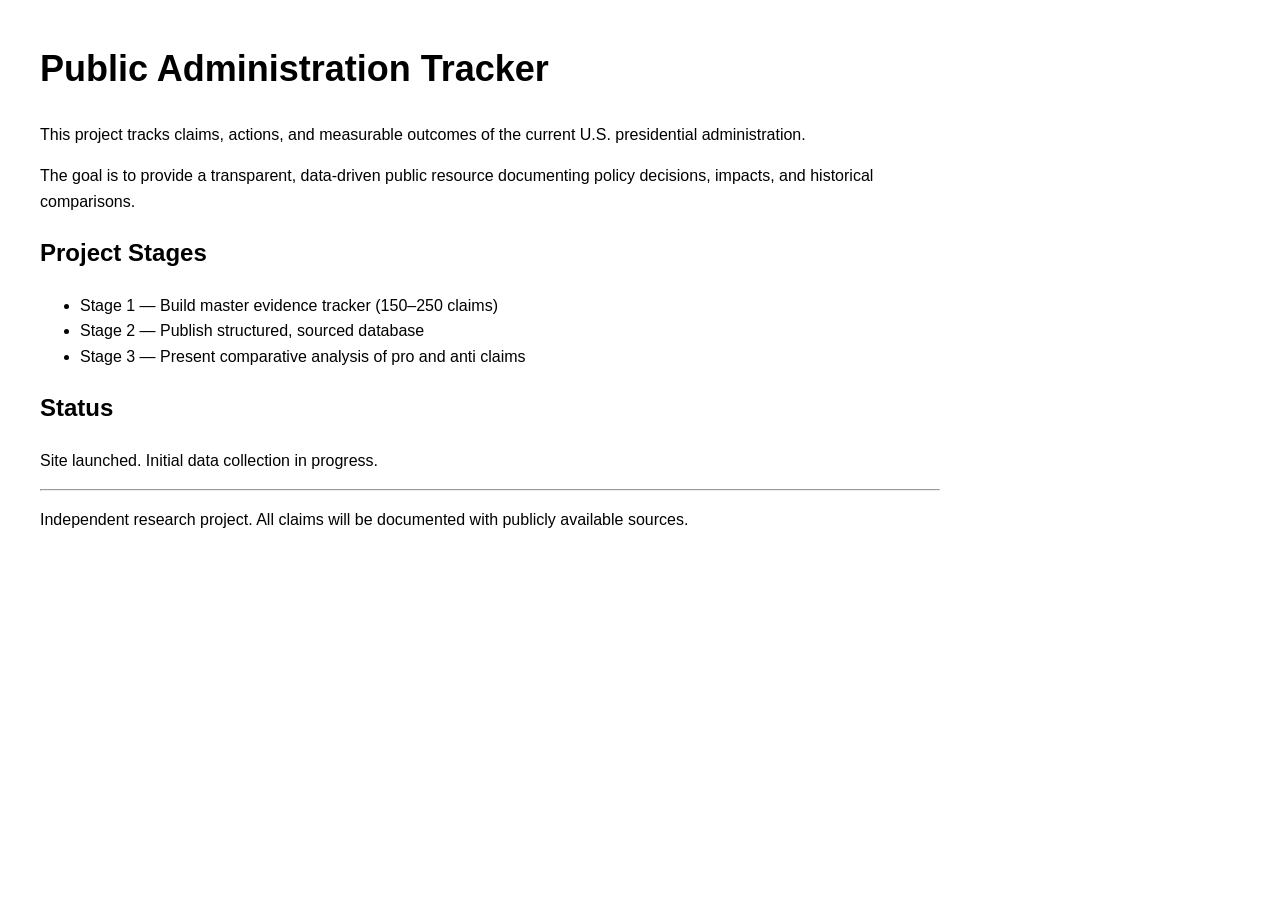
==== index.html @ 662d02ee "Create index.html" ====
<!DOCTYPE html>
<html>
<head>
<title>Public Administration Tracker</title>
<meta charset="UTF-8">
<meta name="viewport" content="width=device-width, initial-scale=1">
<style>
body {
    font-family: Arial, sans-serif;
    margin: 40px;
    line-height: 1.6;
    max-width: 900px;
}
h1 {
    font-size: 36px;
}
</style>
</head>

<body>

<h1>Public Administration Tracker</h1>

<p>
This project tracks claims, actions, and measurable outcomes of the current U.S. presidential administration.
</p>

<p>
The goal is to provide a transparent, data-driven public resource documenting policy decisions, impacts, and historical comparisons.
</p>

<h2>Project Stages</h2>

<ul>
<li>Stage 1 — Build master evidence tracker (150–250 claims)</li>
<li>Stage 2 — Publish structured, sourced database</li>
<li>Stage 3 — Present comparative analysis of pro and anti claims</li>
</ul>

<h2>Status</h2>

<p>
Site launched. Initial data collection in progress.
</p>

<hr>

<p>
Independent research project.
All claims will be documented with publicly available sources.
</p>

</body>
</html>
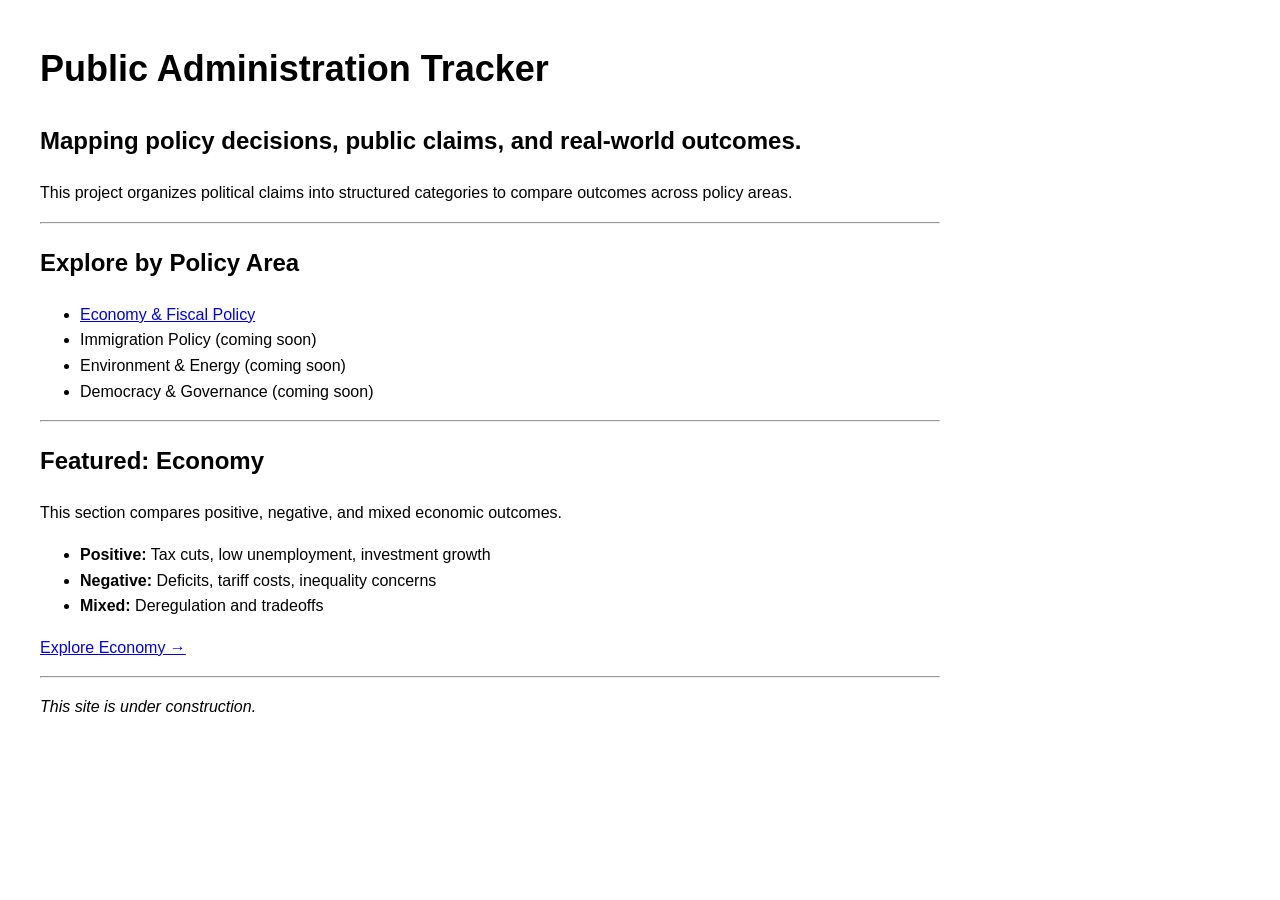
==== commit a113c9ab: "Update homepage with initial structure" ====
--- a/index.html
+++ b/index.html
@@ -20,35 +20,38 @@
 <body>
 
 <h1>Public Administration Tracker</h1>
+<h2>Mapping policy decisions, public claims, and real-world outcomes.</h2>
 
-<p>
-This project tracks claims, actions, and measurable outcomes of the current U.S. presidential administration.
-</p>
-
-<p>
-The goal is to provide a transparent, data-driven public resource documenting policy decisions, impacts, and historical comparisons.
-</p>
-
-<h2>Project Stages</h2>
-
-<ul>
-<li>Stage 1 — Build master evidence tracker (150–250 claims)</li>
-<li>Stage 2 — Publish structured, sourced database</li>
-<li>Stage 3 — Present comparative analysis of pro and anti claims</li>
-</ul>
-
-<h2>Status</h2>
-
-<p>
-Site launched. Initial data collection in progress.
-</p>
+<p>This project organizes political claims into structured categories to compare outcomes across policy areas.</p>
 
 <hr>
 
-<p>
-Independent research project.
-All claims will be documented with publicly available sources.
-</p>
+<h2>Explore by Policy Area</h2>
+
+<ul>
+  <li><a href="economy.html">Economy & Fiscal Policy</a></li>
+  <li>Immigration Policy (coming soon)</li>
+  <li>Environment & Energy (coming soon)</li>
+  <li>Democracy & Governance (coming soon)</li>
+</ul>
+
+<hr>
+
+<h2>Featured: Economy</h2>
+
+<p>This section compares positive, negative, and mixed economic outcomes.</p>
+
+<ul>
+  <li><strong>Positive:</strong> Tax cuts, low unemployment, investment growth</li>
+  <li><strong>Negative:</strong> Deficits, tariff costs, inequality concerns</li>
+  <li><strong>Mixed:</strong> Deregulation and tradeoffs</li>
+</ul>
+
+<p><a href="economy.html">Explore Economy →</a></p>
+
+<hr>
+
+<p><em>This site is under construction.</em></p>
 
 </body>
 </html>
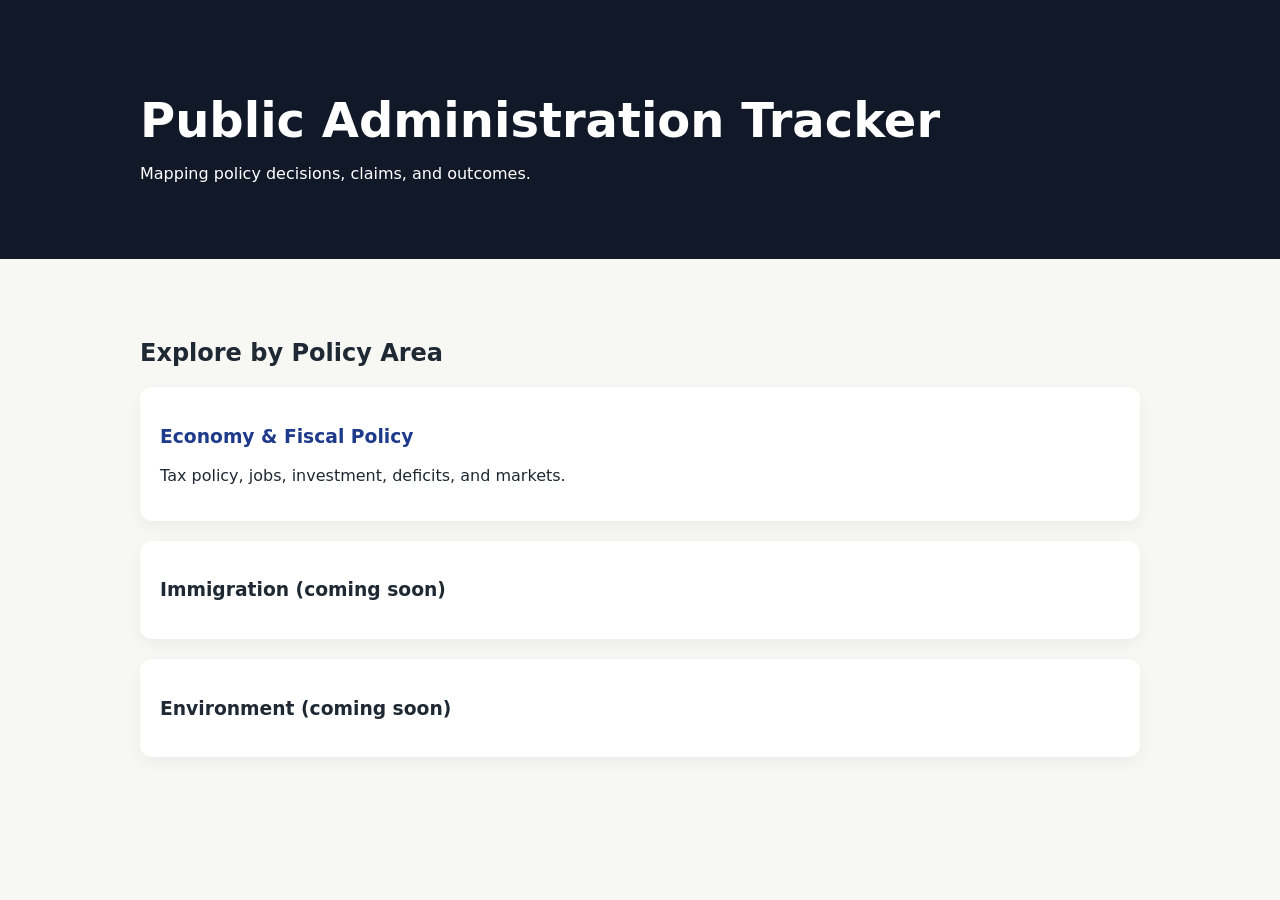
==== commit c96ec591: "Updated homepage styling" ====
--- a/index.html
+++ b/index.html
@@ -1,57 +1,36 @@
 <!DOCTYPE html>
 <html>
 <head>
-<title>Public Administration Tracker</title>
-<meta charset="UTF-8">
-<meta name="viewport" content="width=device-width, initial-scale=1">
-<style>
-body {
-    font-family: Arial, sans-serif;
-    margin: 40px;
-    line-height: 1.6;
-    max-width: 900px;
-}
-h1 {
-    font-size: 36px;
-}
-</style>
+  <title>Public Administration Tracker</title>
+  <link rel="stylesheet" href="style.css">
 </head>
-
 <body>
 
-<h1>Public Administration Tracker</h1>
-<h2>Mapping policy decisions, public claims, and real-world outcomes.</h2>
+<header>
+  <div class="wrap">
+    <h1>Public Administration Tracker</h1>
+    <p>Mapping policy decisions, claims, and outcomes.</p>
+  </div>
+</header>
 
-<p>This project organizes political claims into structured categories to compare outcomes across policy areas.</p>
+<div class="section wrap">
 
-<hr>
+  <h2>Explore by Policy Area</h2>
 
-<h2>Explore by Policy Area</h2>
+  <div class="card">
+    <h3><a href="economy.html">Economy & Fiscal Policy</a></h3>
+    <p>Tax policy, jobs, investment, deficits, and markets.</p>
+  </div>
 
-<ul>
-  <li><a href="economy.html">Economy & Fiscal Policy</a></li>
-  <li>Immigration Policy (coming soon)</li>
-  <li>Environment & Energy (coming soon)</li>
-  <li>Democracy & Governance (coming soon)</li>
-</ul>
+  <div class="card">
+    <h3>Immigration (coming soon)</h3>
+  </div>
 
-<hr>
+  <div class="card">
+    <h3>Environment (coming soon)</h3>
+  </div>
 
-<h2>Featured: Economy</h2>
-
-<p>This section compares positive, negative, and mixed economic outcomes.</p>
-
-<ul>
-  <li><strong>Positive:</strong> Tax cuts, low unemployment, investment growth</li>
-  <li><strong>Negative:</strong> Deficits, tariff costs, inequality concerns</li>
-  <li><strong>Mixed:</strong> Deregulation and tradeoffs</li>
-</ul>
-
-<p><a href="economy.html">Explore Economy →</a></p>
-
-<hr>
-
-<p><em>This site is under construction.</em></p>
+</div>
 
 </body>
 </html>
--- a/style.css
+++ b/style.css
@@ -0,0 +1,56 @@
+body {
+  margin: 0;
+  font-family: system-ui, -apple-system, sans-serif;
+  background: #f7f7f4;
+  color: #1f2933;
+}
+
+header {
+  background: #111827;
+  color: white;
+  padding: 60px 20px;
+}
+
+.wrap {
+  max-width: 1000px;
+  margin: auto;
+}
+
+h1 {
+  font-size: 48px;
+  margin-bottom: 10px;
+}
+
+h2 {
+  margin-top: 40px;
+}
+
+.section {
+  padding: 40px 20px;
+}
+
+.card {
+  background: white;
+  border-radius: 12px;
+  padding: 20px;
+  margin-bottom: 20px;
+  box-shadow: 0 5px 15px rgba(0,0,0,0.05);
+}
+
+.badge {
+  display: inline-block;
+  padding: 5px 10px;
+  border-radius: 999px;
+  font-size: 12px;
+  font-weight: bold;
+  margin-bottom: 10px;
+}
+
+.positive { background: #dcfce7; color: #166534; }
+.negative { background: #fee2e2; color: #991b1b; }
+.mixed { background: #fef3c7; color: #92400e; }
+
+a {
+  color: #1e3a8a;
+  text-decoration: none;
+}
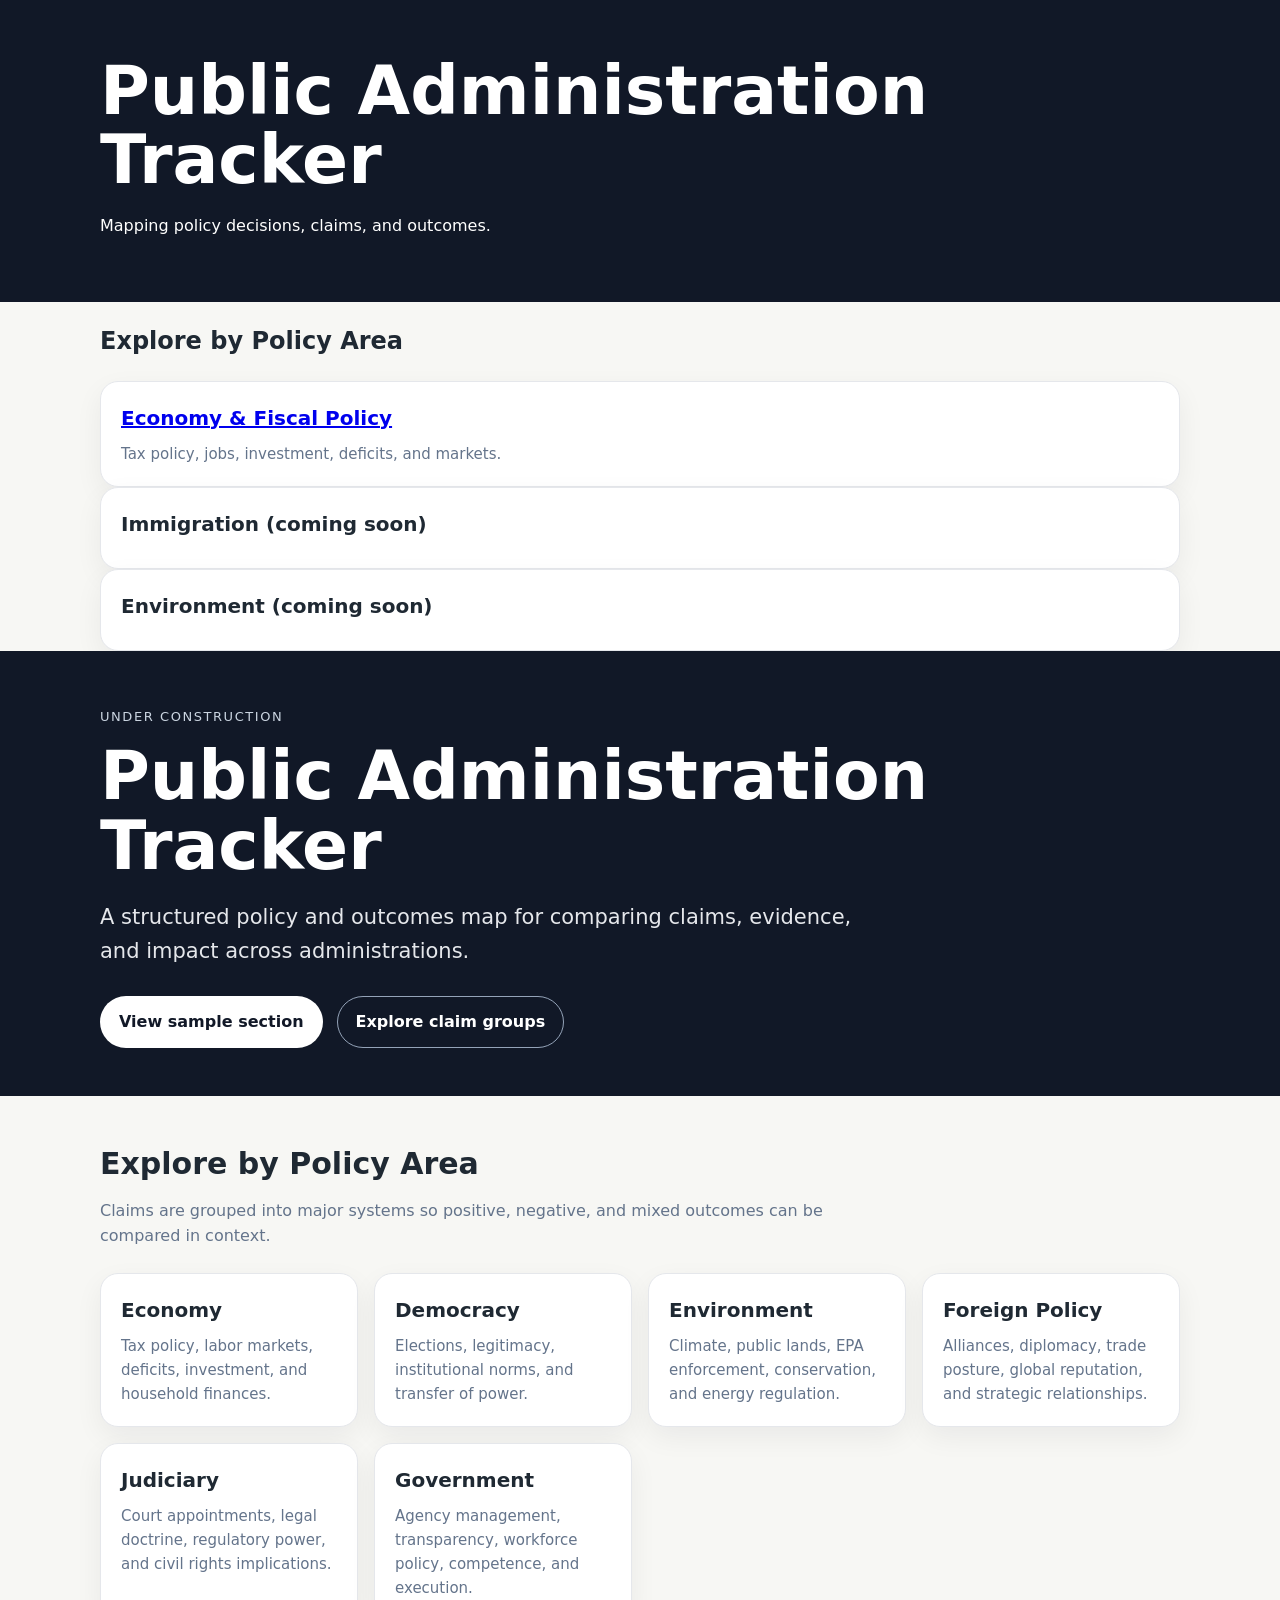
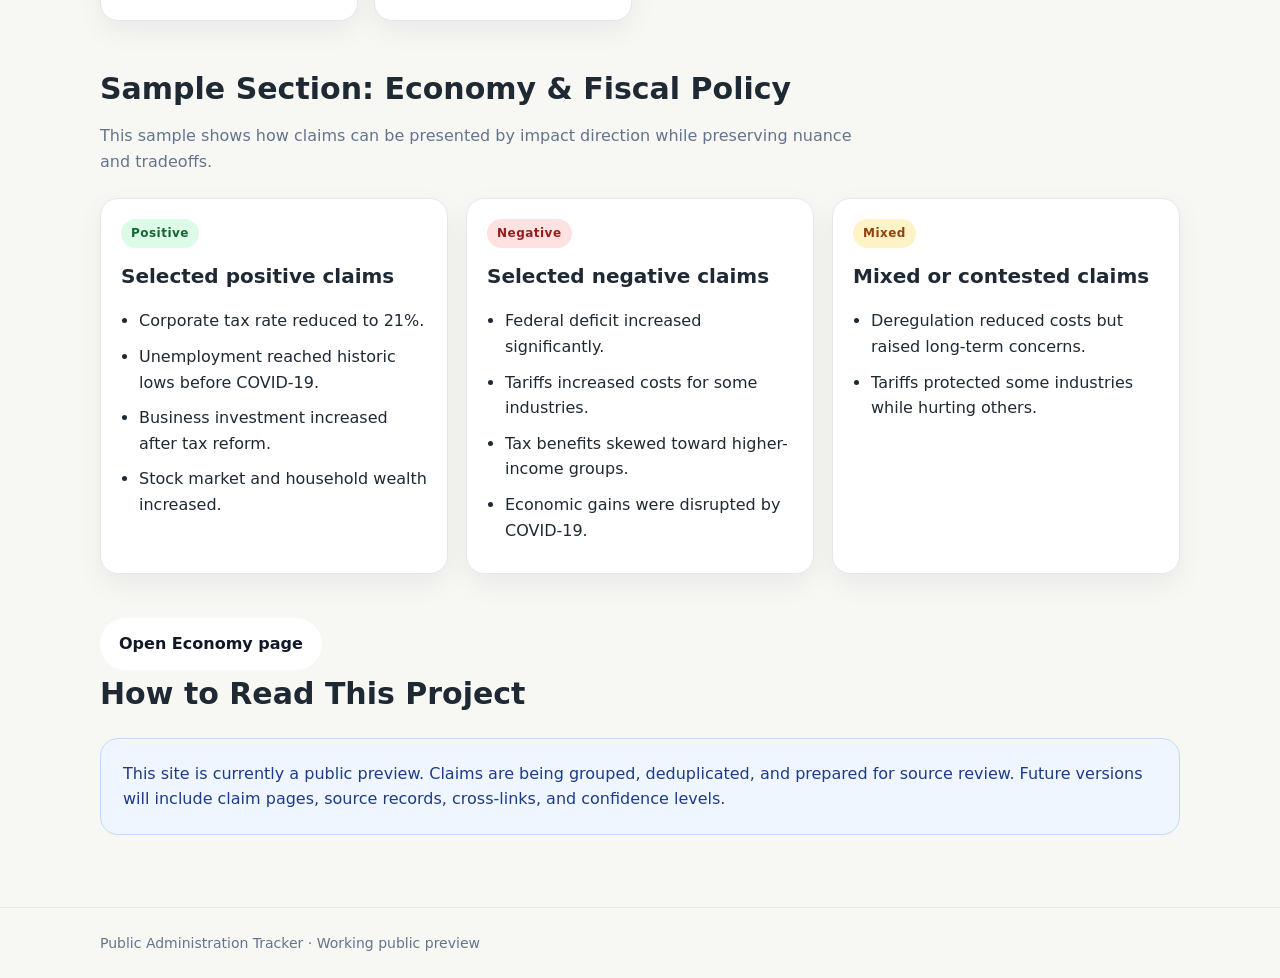
==== commit 03cbc68f: "Updated homepage" ====
--- a/index.html
+++ b/index.html
@@ -34,3 +34,117 @@
 
 </body>
 </html>
+<!DOCTYPE html>
+<html lang="en">
+<head>
+  <meta charset="UTF-8" />
+  <meta name="viewport" content="width=device-width, initial-scale=1.0" />
+  <title>Public Administration Tracker</title>
+  <link rel="stylesheet" href="style.css" />
+</head>
+<body>
+  <header>
+    <div class="wrap">
+      <div class="eyebrow">Under Construction</div>
+      <h1>Public Administration Tracker</h1>
+      <p class="hero-text">A structured policy and outcomes map for comparing claims, evidence, and impact across administrations.</p>
+      <div class="buttons">
+        <a class="button primary" href="#economy">View sample section</a>
+        <a class="button secondary" href="#groups">Explore claim groups</a>
+      </div>
+    </div>
+  </header>
+
+  <main>
+    <div class="wrap">
+      <section id="groups">
+        <h2 class="section-title">Explore by Policy Area</h2>
+        <p class="section-subtitle">Claims are grouped into major systems so positive, negative, and mixed outcomes can be compared in context.</p>
+
+        <div class="grid">
+          <a class="card card-link" href="economy.html">
+            <h3>Economy</h3>
+            <p>Tax policy, labor markets, deficits, investment, and household finances.</p>
+          </a>
+
+          <div class="card">
+            <h3>Democracy</h3>
+            <p>Elections, legitimacy, institutional norms, and transfer of power.</p>
+          </div>
+
+          <div class="card">
+            <h3>Environment</h3>
+            <p>Climate, public lands, EPA enforcement, conservation, and energy regulation.</p>
+          </div>
+
+          <div class="card">
+            <h3>Foreign Policy</h3>
+            <p>Alliances, diplomacy, trade posture, global reputation, and strategic relationships.</p>
+          </div>
+
+          <div class="card">
+            <h3>Judiciary</h3>
+            <p>Court appointments, legal doctrine, regulatory power, and civil rights implications.</p>
+          </div>
+
+          <div class="card">
+            <h3>Government</h3>
+            <p>Agency management, transparency, workforce policy, competence, and execution.</p>
+          </div>
+        </div>
+      </section>
+
+      <section id="economy">
+        <h2 class="section-title">Sample Section: Economy & Fiscal Policy</h2>
+        <p class="section-subtitle">This sample shows how claims can be presented by impact direction while preserving nuance and tradeoffs.</p>
+
+        <div class="claim-columns">
+          <div class="card claim-card">
+            <span class="badge positive">Positive</span>
+            <h3>Selected positive claims</h3>
+            <ul>
+              <li>Corporate tax rate reduced to 21%.</li>
+              <li>Unemployment reached historic lows before COVID-19.</li>
+              <li>Business investment increased after tax reform.</li>
+              <li>Stock market and household wealth increased.</li>
+            </ul>
+          </div>
+
+          <div class="card claim-card">
+            <span class="badge negative">Negative</span>
+            <h3>Selected negative claims</h3>
+            <ul>
+              <li>Federal deficit increased significantly.</li>
+              <li>Tariffs increased costs for some industries.</li>
+              <li>Tax benefits skewed toward higher-income groups.</li>
+              <li>Economic gains were disrupted by COVID-19.</li>
+            </ul>
+          </div>
+
+          <div class="card claim-card">
+            <span class="badge mixed">Mixed</span>
+            <h3>Mixed or contested claims</h3>
+            <ul>
+              <li>Deregulation reduced costs but raised long-term concerns.</li>
+              <li>Tariffs protected some industries while hurting others.</li>
+            </ul>
+          </div>
+        </div>
+
+        <a class="button primary" href="economy.html">Open Economy page</a>
+      </section>
+
+      <section>
+        <h2 class="section-title">How to Read This Project</h2>
+        <div class="note">
+          This site is currently a public preview. Claims are being grouped, deduplicated, and prepared for source review. Future versions will include claim pages, source records, cross-links, and confidence levels.
+        </div>
+      </section>
+    </div>
+  </main>
+
+  <footer>
+    <div class="wrap">Public Administration Tracker · Working public preview</div>
+  </footer>
+</body>
+</html>
--- a/style.css
+++ b/style.css
@@ -1,56 +1,177 @@
+:root {
+  --bg: #f7f7f4;
+  --card: #ffffff;
+  --text: #1f2933;
+  --muted: #64748b;
+  --line: #e5e7eb;
+  --green: #166534;
+  --red: #991b1b;
+  --amber: #92400e;
+}
+
 body {
   margin: 0;
-  font-family: system-ui, -apple-system, sans-serif;
-  background: #f7f7f4;
-  color: #1f2933;
+  font-family: system-ui, -apple-system, BlinkMacSystemFont, "Segoe UI", sans-serif;
+  background: var(--bg);
+  color: var(--text);
+  line-height: 1.6;
 }
 
 header {
   background: #111827;
   color: white;
-  padding: 60px 20px;
+  padding: 56px 24px 48px;
 }
 
 .wrap {
-  max-width: 1000px;
-  margin: auto;
+  max-width: 1080px;
+  margin: 0 auto;
+}
+
+.eyebrow {
+  text-transform: uppercase;
+  letter-spacing: .12em;
+  font-size: 13px;
+  color: #cbd5e1;
+  margin-bottom: 14px;
 }
 
 h1 {
-  font-size: 48px;
-  margin-bottom: 10px;
+  font-size: clamp(38px, 6vw, 68px);
+  line-height: 1.02;
+  margin: 0 0 18px;
 }
 
-h2 {
-  margin-top: 40px;
+.hero-text {
+  font-size: 21px;
+  max-width: 780px;
+  color: #e5e7eb;
+  margin-bottom: 28px;
 }
 
-.section {
-  padding: 40px 20px;
+.buttons {
+  display: flex;
+  gap: 14px;
+  flex-wrap: wrap;
+}
+
+.button {
+  display: inline-block;
+  padding: 12px 18px;
+  border-radius: 999px;
+  text-decoration: none;
+  font-weight: 700;
+  border: 1px solid transparent;
+}
+
+.button.primary {
+  background: white;
+  color: #111827;
+}
+
+.button.secondary {
+  color: white;
+  border-color: #94a3b8;
+}
+
+main {
+  padding: 44px 24px 72px;
+}
+
+.section-title {
+  font-size: 30px;
+  margin: 0 0 10px;
+}
+
+.section-subtitle {
+  color: var(--muted);
+  max-width: 760px;
+  margin: 0 0 24px;
+}
+
+.grid {
+  display: grid;
+  grid-template-columns: repeat(auto-fit, minmax(230px, 1fr));
+  gap: 16px;
+  margin-bottom: 44px;
 }
 
 .card {
-  background: white;
-  border-radius: 12px;
+  background: var(--card);
+  border: 1px solid var(--line);
+  border-radius: 18px;
   padding: 20px;
-  margin-bottom: 20px;
-  box-shadow: 0 5px 15px rgba(0,0,0,0.05);
+  box-shadow: 0 10px 28px rgba(15, 23, 42, 0.06);
+}
+
+.card h3 {
+  margin: 0 0 8px;
+  font-size: 20px;
+}
+
+.card p {
+  margin: 0;
+  color: var(--muted);
+  font-size: 15px;
+}
+
+.card-link {
+  color: inherit;
+  text-decoration: none;
 }
 
 .badge {
   display: inline-block;
+  border-radius: 999px;
   padding: 5px 10px;
-  border-radius: 999px;
   font-size: 12px;
-  font-weight: bold;
-  margin-bottom: 10px;
+  font-weight: 800;
+  margin-bottom: 12px;
+  letter-spacing: .04em;
 }
 
-.positive { background: #dcfce7; color: #166534; }
-.negative { background: #fee2e2; color: #991b1b; }
-.mixed { background: #fef3c7; color: #92400e; }
+.positive { background: #dcfce7; color: var(--green); }
+.negative { background: #fee2e2; color: var(--red); }
+.mixed { background: #fef3c7; color: var(--amber); }
 
-a {
+.claim-columns {
+  display: grid;
+  grid-template-columns: repeat(auto-fit, minmax(280px, 1fr));
+  gap: 18px;
+  margin-bottom: 44px;
+}
+
+.claim-card ul,
+.list-card ul {
+  padding-left: 18px;
+  margin-bottom: 0;
+}
+
+.claim-card li,
+.list-card li {
+  margin: 10px 0;
+}
+
+.note {
+  background: #eff6ff;
+  border: 1px solid #bfdbfe;
+  border-radius: 18px;
+  padding: 22px;
   color: #1e3a8a;
+  margin-top: 20px;
+}
+
+.back-link {
+  display: inline-block;
+  margin-top: 24px;
+  color: #1e3a8a;
+  font-weight: 700;
   text-decoration: none;
 }
+
+footer {
+  border-top: 1px solid var(--line);
+  padding: 24px;
+  color: var(--muted);
+  font-size: 14px;
+}
--- a/style.css
+++ b/style.css
@@ -1,56 +1,177 @@
+:root {
+  --bg: #f7f7f4;
+  --card: #ffffff;
+  --text: #1f2933;
+  --muted: #64748b;
+  --line: #e5e7eb;
+  --green: #166534;
+  --red: #991b1b;
+  --amber: #92400e;
+}
+
 body {
   margin: 0;
-  font-family: system-ui, -apple-system, sans-serif;
-  background: #f7f7f4;
-  color: #1f2933;
+  font-family: system-ui, -apple-system, BlinkMacSystemFont, "Segoe UI", sans-serif;
+  background: var(--bg);
+  color: var(--text);
+  line-height: 1.6;
 }
 
 header {
   background: #111827;
   color: white;
-  padding: 60px 20px;
+  padding: 56px 24px 48px;
 }
 
 .wrap {
-  max-width: 1000px;
-  margin: auto;
+  max-width: 1080px;
+  margin: 0 auto;
+}
+
+.eyebrow {
+  text-transform: uppercase;
+  letter-spacing: .12em;
+  font-size: 13px;
+  color: #cbd5e1;
+  margin-bottom: 14px;
 }
 
 h1 {
-  font-size: 48px;
-  margin-bottom: 10px;
+  font-size: clamp(38px, 6vw, 68px);
+  line-height: 1.02;
+  margin: 0 0 18px;
 }
 
-h2 {
-  margin-top: 40px;
+.hero-text {
+  font-size: 21px;
+  max-width: 780px;
+  color: #e5e7eb;
+  margin-bottom: 28px;
 }
 
-.section {
-  padding: 40px 20px;
+.buttons {
+  display: flex;
+  gap: 14px;
+  flex-wrap: wrap;
+}
+
+.button {
+  display: inline-block;
+  padding: 12px 18px;
+  border-radius: 999px;
+  text-decoration: none;
+  font-weight: 700;
+  border: 1px solid transparent;
+}
+
+.button.primary {
+  background: white;
+  color: #111827;
+}
+
+.button.secondary {
+  color: white;
+  border-color: #94a3b8;
+}
+
+main {
+  padding: 44px 24px 72px;
+}
+
+.section-title {
+  font-size: 30px;
+  margin: 0 0 10px;
+}
+
+.section-subtitle {
+  color: var(--muted);
+  max-width: 760px;
+  margin: 0 0 24px;
+}
+
+.grid {
+  display: grid;
+  grid-template-columns: repeat(auto-fit, minmax(230px, 1fr));
+  gap: 16px;
+  margin-bottom: 44px;
 }
 
 .card {
-  background: white;
-  border-radius: 12px;
+  background: var(--card);
+  border: 1px solid var(--line);
+  border-radius: 18px;
   padding: 20px;
-  margin-bottom: 20px;
-  box-shadow: 0 5px 15px rgba(0,0,0,0.05);
+  box-shadow: 0 10px 28px rgba(15, 23, 42, 0.06);
+}
+
+.card h3 {
+  margin: 0 0 8px;
+  font-size: 20px;
+}
+
+.card p {
+  margin: 0;
+  color: var(--muted);
+  font-size: 15px;
+}
+
+.card-link {
+  color: inherit;
+  text-decoration: none;
 }
 
 .badge {
   display: inline-block;
+  border-radius: 999px;
   padding: 5px 10px;
-  border-radius: 999px;
   font-size: 12px;
-  font-weight: bold;
-  margin-bottom: 10px;
+  font-weight: 800;
+  margin-bottom: 12px;
+  letter-spacing: .04em;
 }
 
-.positive { background: #dcfce7; color: #166534; }
-.negative { background: #fee2e2; color: #991b1b; }
-.mixed { background: #fef3c7; color: #92400e; }
+.positive { background: #dcfce7; color: var(--green); }
+.negative { background: #fee2e2; color: var(--red); }
+.mixed { background: #fef3c7; color: var(--amber); }
 
-a {
+.claim-columns {
+  display: grid;
+  grid-template-columns: repeat(auto-fit, minmax(280px, 1fr));
+  gap: 18px;
+  margin-bottom: 44px;
+}
+
+.claim-card ul,
+.list-card ul {
+  padding-left: 18px;
+  margin-bottom: 0;
+}
+
+.claim-card li,
+.list-card li {
+  margin: 10px 0;
+}
+
+.note {
+  background: #eff6ff;
+  border: 1px solid #bfdbfe;
+  border-radius: 18px;
+  padding: 22px;
   color: #1e3a8a;
+  margin-top: 20px;
+}
+
+.back-link {
+  display: inline-block;
+  margin-top: 24px;
+  color: #1e3a8a;
+  font-weight: 700;
   text-decoration: none;
 }
+
+footer {
+  border-top: 1px solid var(--line);
+  padding: 24px;
+  color: var(--muted);
+  font-size: 14px;
+}
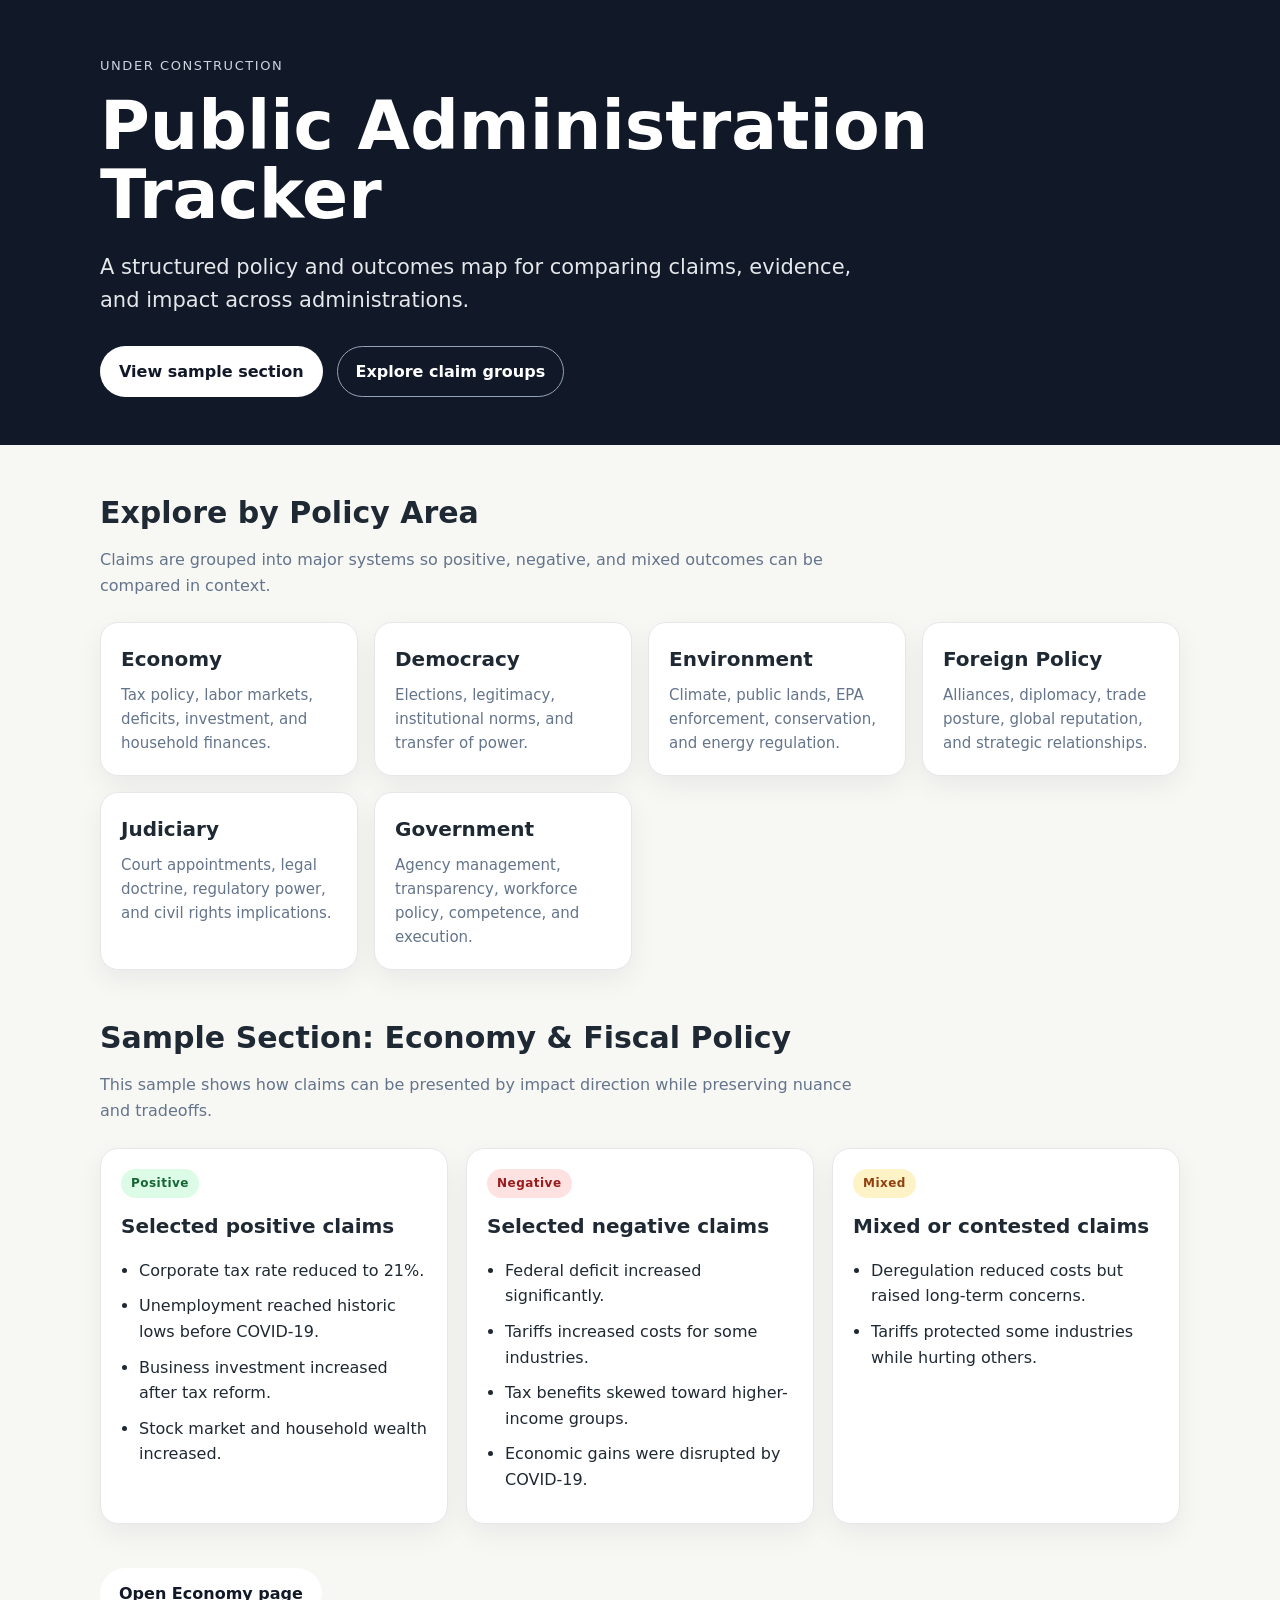
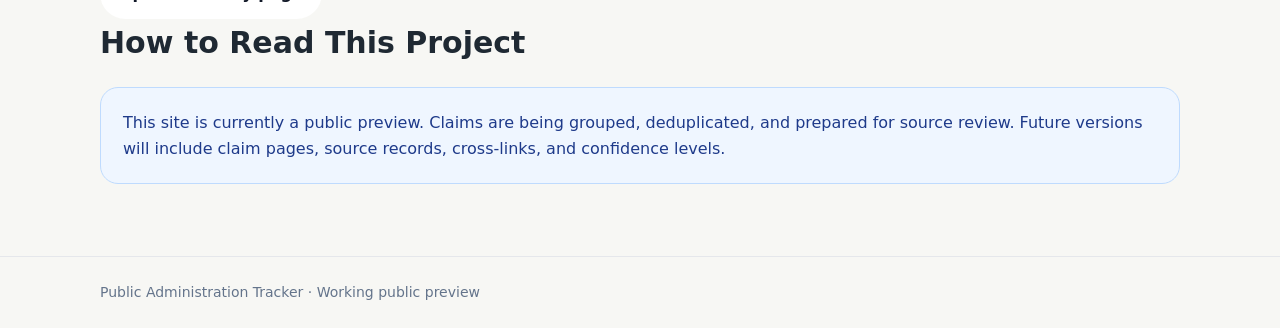
==== commit e500fcb7: "corrected index.html" ====
--- a/index.html
+++ b/index.html
@@ -1,39 +1,3 @@
-<!DOCTYPE html>
-<html>
-<head>
-  <title>Public Administration Tracker</title>
-  <link rel="stylesheet" href="style.css">
-</head>
-<body>
-
-<header>
-  <div class="wrap">
-    <h1>Public Administration Tracker</h1>
-    <p>Mapping policy decisions, claims, and outcomes.</p>
-  </div>
-</header>
-
-<div class="section wrap">
-
-  <h2>Explore by Policy Area</h2>
-
-  <div class="card">
-    <h3><a href="economy.html">Economy & Fiscal Policy</a></h3>
-    <p>Tax policy, jobs, investment, deficits, and markets.</p>
-  </div>
-
-  <div class="card">
-    <h3>Immigration (coming soon)</h3>
-  </div>
-
-  <div class="card">
-    <h3>Environment (coming soon)</h3>
-  </div>
-
-</div>
-
-</body>
-</html>
 <!DOCTYPE html>
 <html lang="en">
 <head>
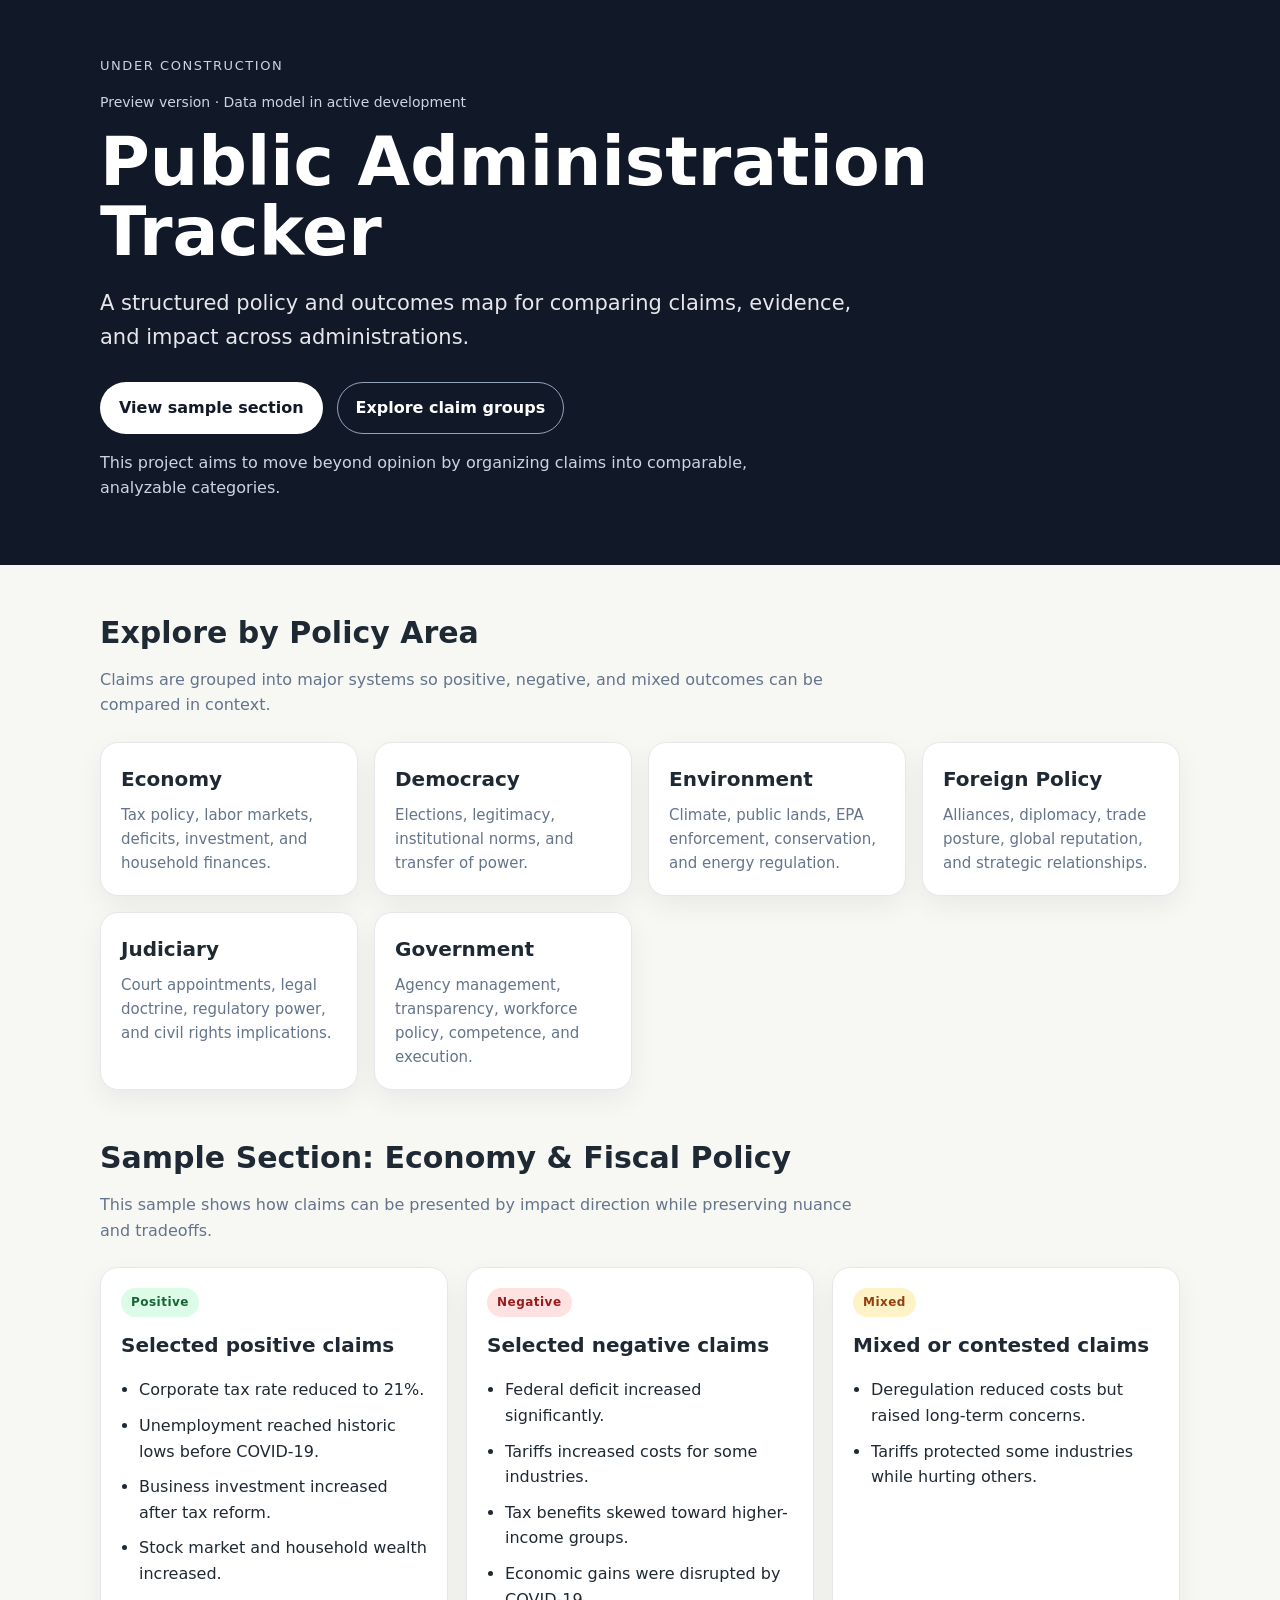
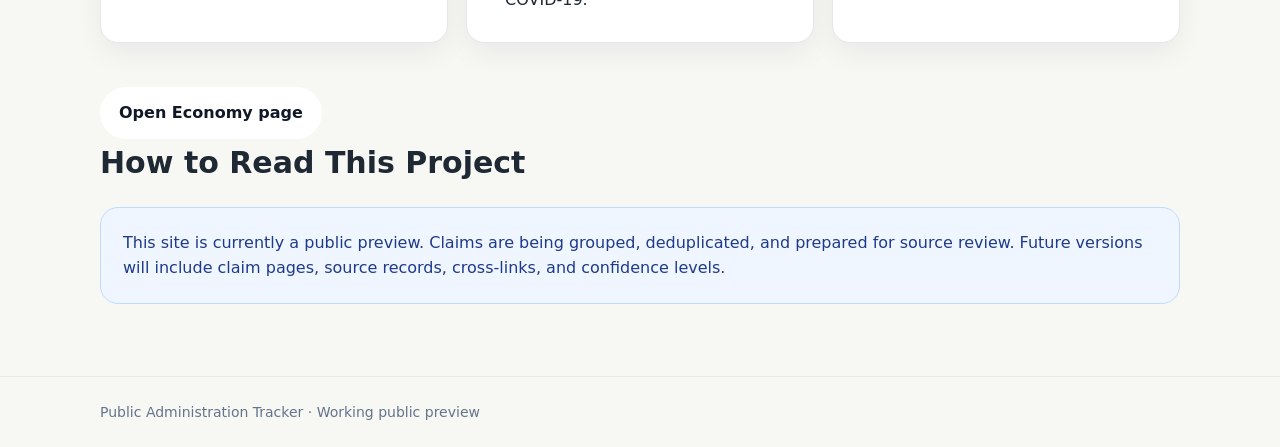
==== commit e74b725f: "Updated heading in index.html" ====
--- a/index.html
+++ b/index.html
@@ -10,12 +10,18 @@
   <header>
     <div class="wrap">
       <div class="eyebrow">Under Construction</div>
+<p style="color:#cbd5e1; font-size:14px;">
+  Preview version · Data model in active development
+</p>
       <h1>Public Administration Tracker</h1>
       <p class="hero-text">A structured policy and outcomes map for comparing claims, evidence, and impact across administrations.</p>
       <div class="buttons">
         <a class="button primary" href="#economy">View sample section</a>
         <a class="button secondary" href="#groups">Explore claim groups</a>
       </div>
+<p style="max-width:700px; color:#cbd5e1;">
+  This project aims to move beyond opinion by organizing claims into comparable, analyzable categories.
+</p>
     </div>
   </header>
 
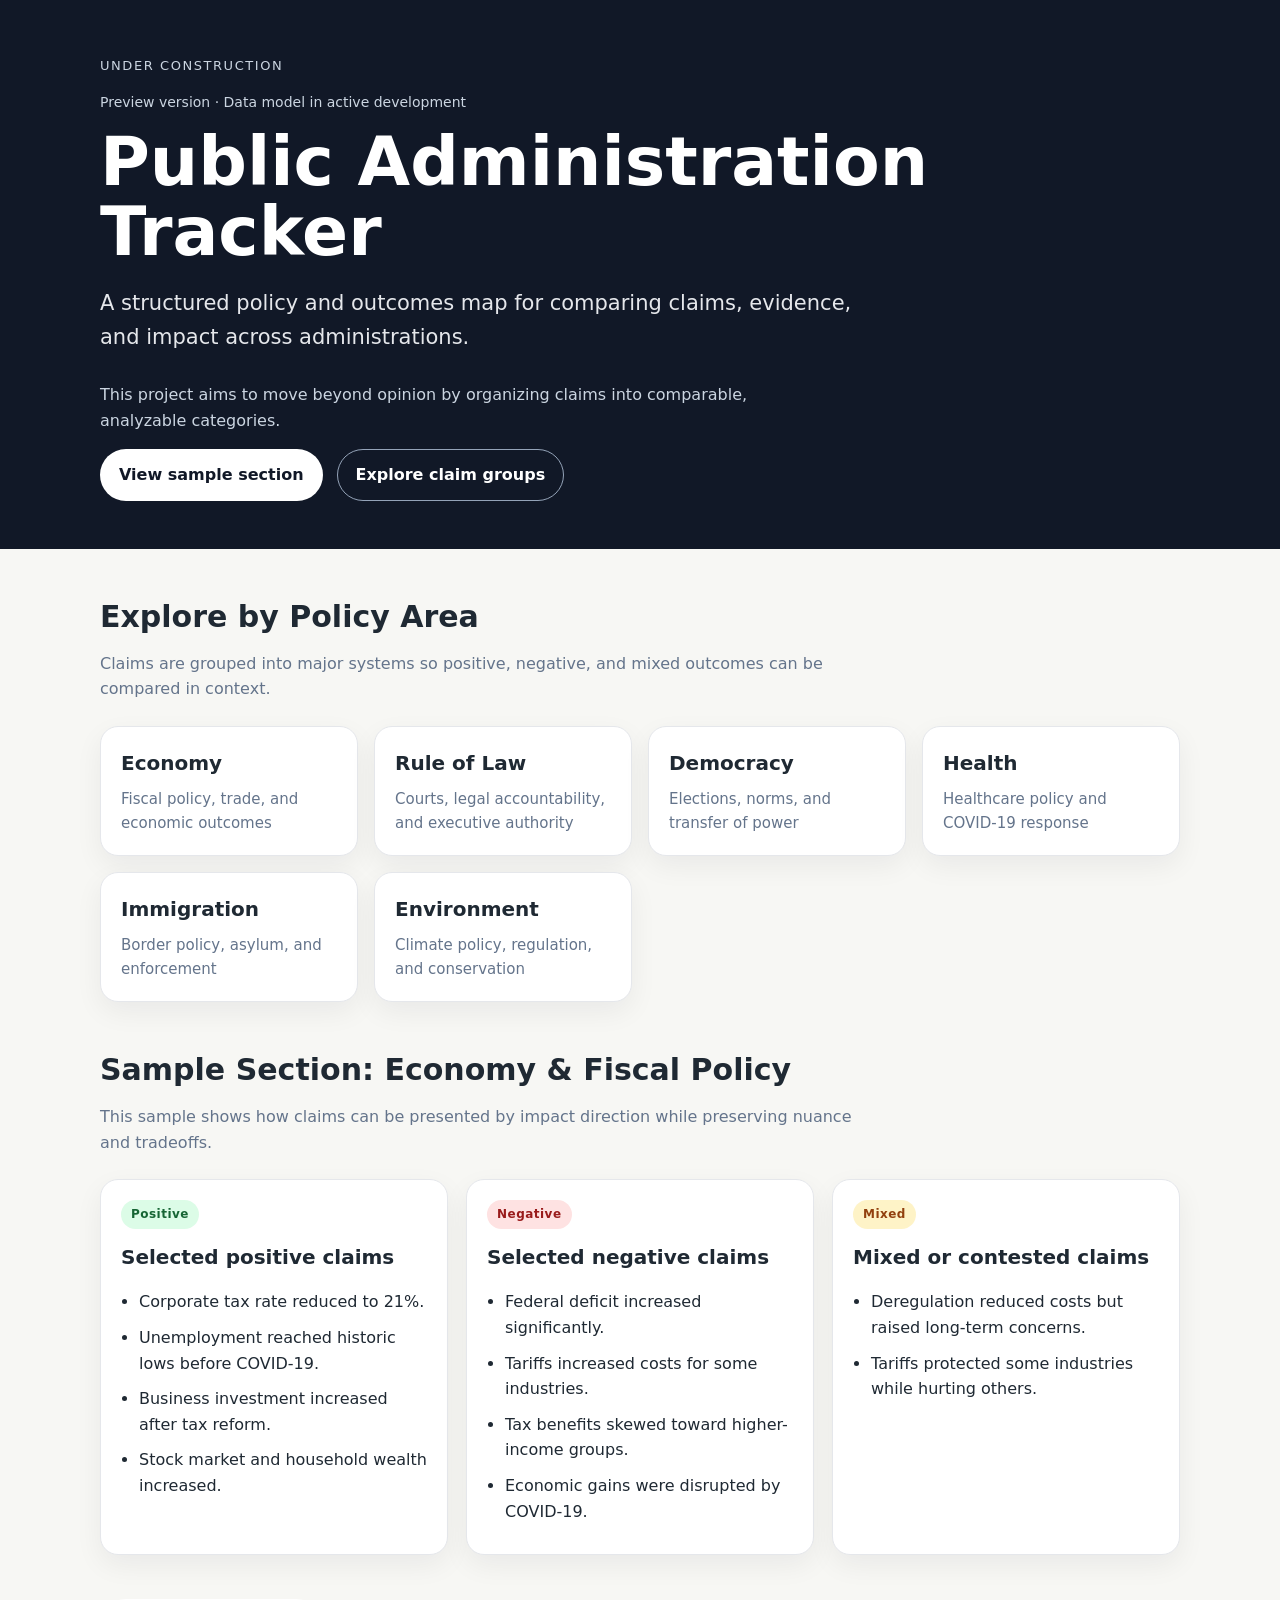
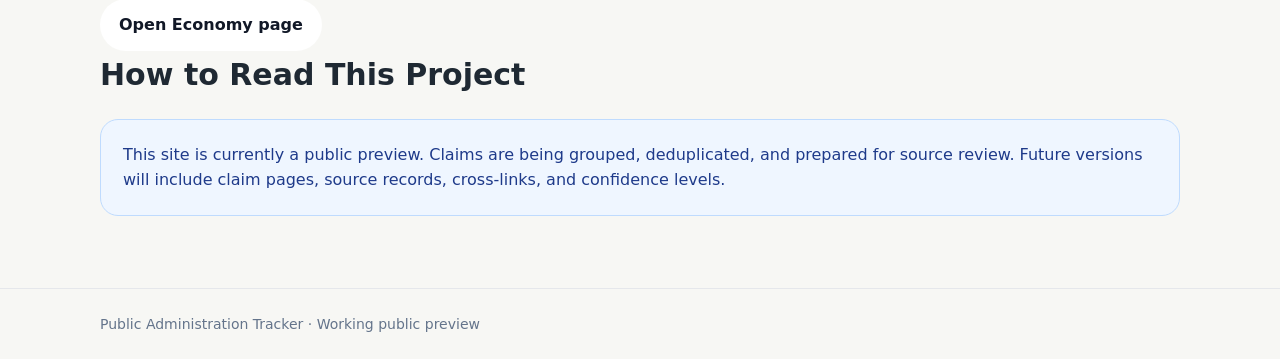
==== commit 5bf11498: "Updated with card links" ====
--- a/index.html
+++ b/index.html
@@ -15,13 +15,15 @@
 </p>
       <h1>Public Administration Tracker</h1>
       <p class="hero-text">A structured policy and outcomes map for comparing claims, evidence, and impact across administrations.</p>
+<p style="max-width:700px; color:#cbd5e1;">
+  This project aims to move beyond opinion by organizing claims into comparable, analyzable categories.
+</p>
+      
       <div class="buttons">
         <a class="button primary" href="#economy">View sample section</a>
         <a class="button secondary" href="#groups">Explore claim groups</a>
       </div>
-<p style="max-width:700px; color:#cbd5e1;">
-  This project aims to move beyond opinion by organizing claims into comparable, analyzable categories.
-</p>
+
     </div>
   </header>
 
@@ -31,37 +33,53 @@
         <h2 class="section-title">Explore by Policy Area</h2>
         <p class="section-subtitle">Claims are grouped into major systems so positive, negative, and mixed outcomes can be compared in context.</p>
 
-        <div class="grid">
-          <a class="card card-link" href="economy.html">
-            <h3>Economy</h3>
-            <p>Tax policy, labor markets, deficits, investment, and household finances.</p>
-          </a>
+<div class="grid">
 
-          <div class="card">
-            <h3>Democracy</h3>
-            <p>Elections, legitimacy, institutional norms, and transfer of power.</p>
-          </div>
+  <a href="economy.html" class="card-link">
+    <div class="card">
+      <h3>Economy</h3>
+      <p>Fiscal policy, trade, and economic outcomes</p>
+    </div>
+  </a>
 
-          <div class="card">
-            <h3>Environment</h3>
-            <p>Climate, public lands, EPA enforcement, conservation, and energy regulation.</p>
-          </div>
+  <a href="rule-of-law.html" class="card-link">
+    <div class="card">
+      <h3>Rule of Law</h3>
+      <p>Courts, legal accountability, and executive authority</p>
+    </div>
+  </a>
 
-          <div class="card">
-            <h3>Foreign Policy</h3>
-            <p>Alliances, diplomacy, trade posture, global reputation, and strategic relationships.</p>
-          </div>
+  <a href="democracy.html" class="card-link">
+    <div class="card">
+      <h3>Democracy</h3>
+      <p>Elections, norms, and transfer of power</p>
+    </div>
+  </a>
 
-          <div class="card">
-            <h3>Judiciary</h3>
-            <p>Court appointments, legal doctrine, regulatory power, and civil rights implications.</p>
-          </div>
+  <a href="health.html" class="card-link">
+    <div class="card">
+      <h3>Health</h3>
+      <p>Healthcare policy and COVID-19 response</p>
+    </div>
+  </a>
 
-          <div class="card">
-            <h3>Government</h3>
-            <p>Agency management, transparency, workforce policy, competence, and execution.</p>
-          </div>
-        </div>
+  <a href="immigration.html" class="card-link">
+    <div class="card">
+      <h3>Immigration</h3>
+      <p>Border policy, asylum, and enforcement</p>
+    </div>
+  </a>
+
+  <a href="environment.html" class="card-link">
+    <div class="card">
+      <h3>Environment</h3>
+      <p>Climate policy, regulation, and conservation</p>
+    </div>
+  </a>
+
+</div>
+        
+      
       </section>
 
       <section id="economy">
